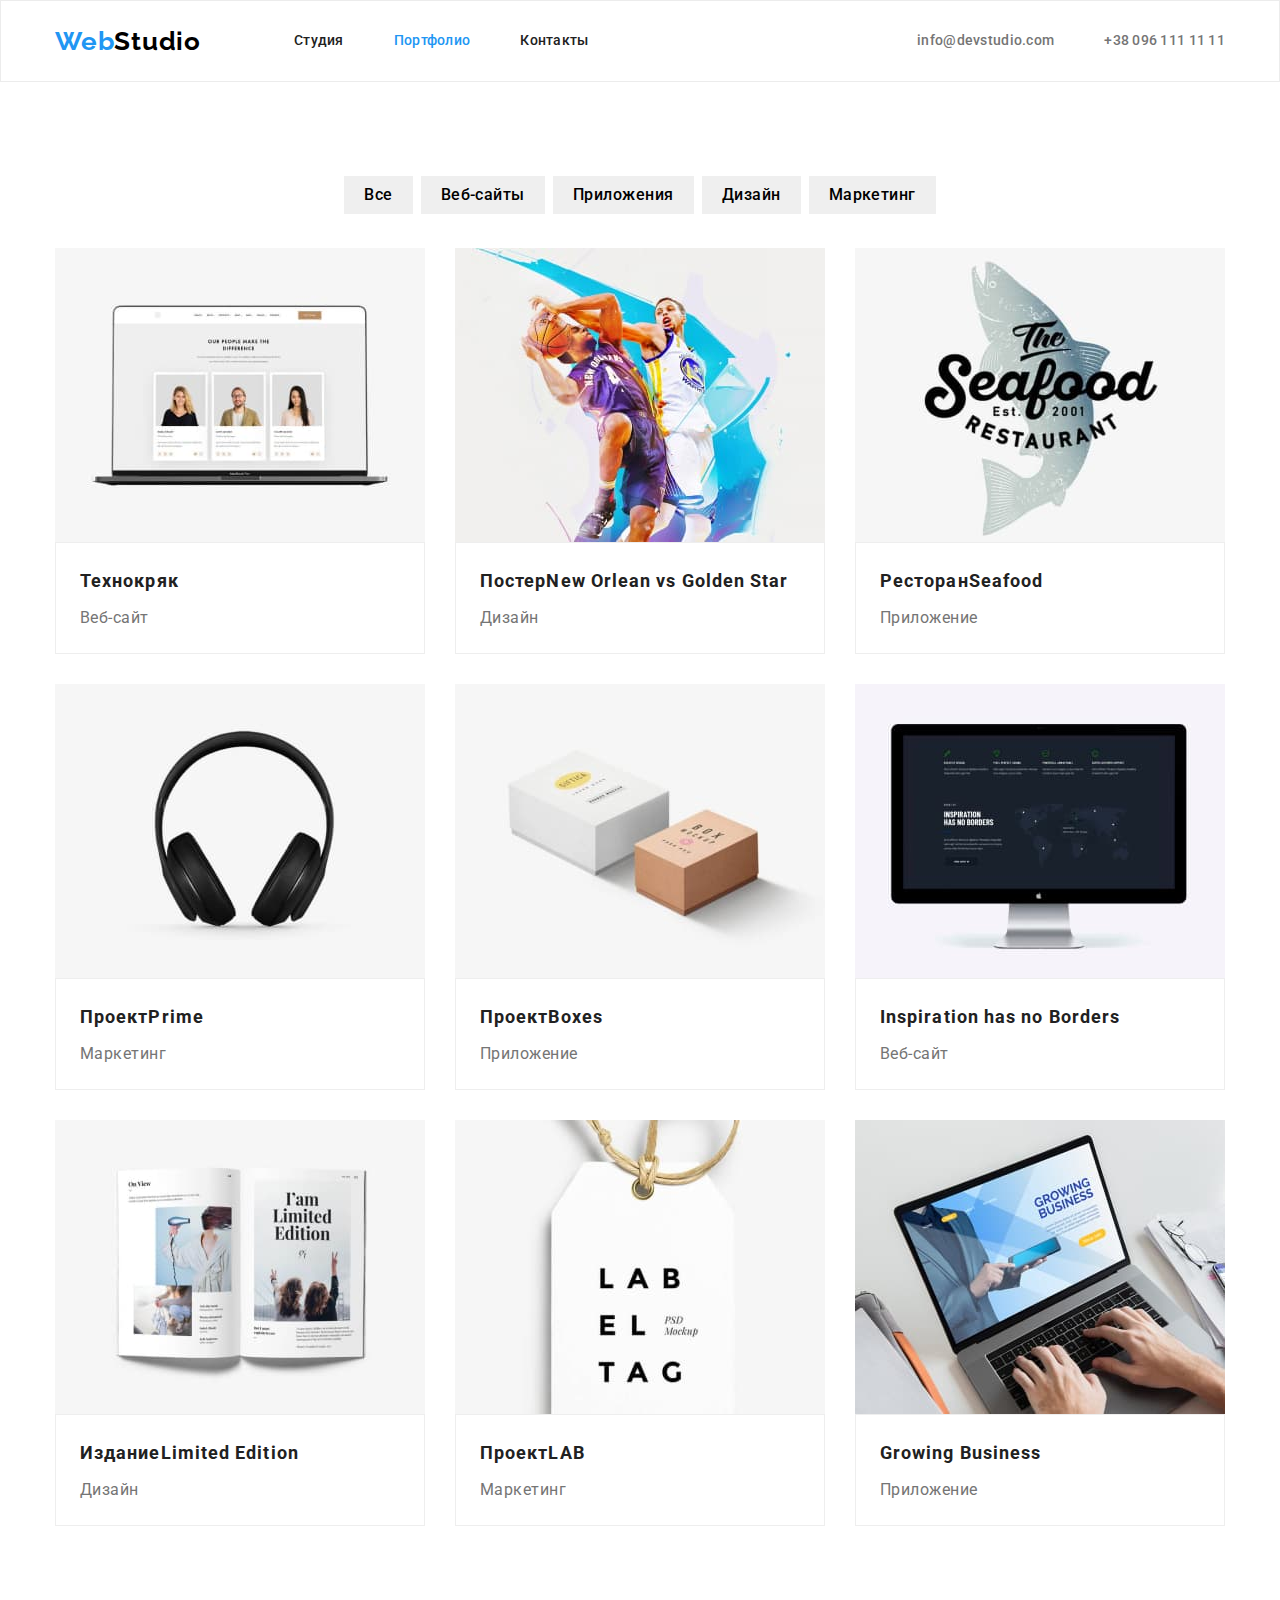
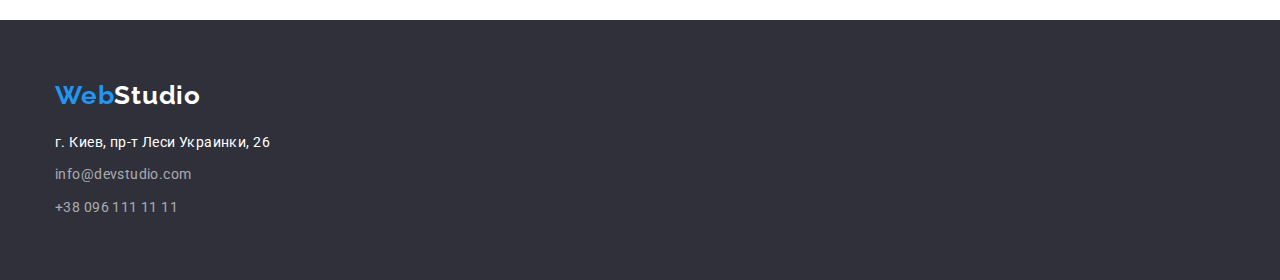
==== portfolio.html @ d7c2bedf "add hv3 to hv4" ====
<!DOCTYPE html>
<html lang="en">
	<head>
		<meta charset="UTF-8" />
		<meta http-equiv="X-UA-Compatible" content="IE=edge" />
		<meta name="viewport" content="width=device-width, initial-scale=1.0" />
		<title>Портфолио</title>
		<link rel="preconnect" href="https://fonts.googleapis.com" />
		<link rel="preconnect" href="https://fonts.gstatic.com" crossorigin />
		<link
			href="https://fonts.googleapis.com/css2?family=Raleway:wght@700&family=Roboto:wght@400;500;700;900&display=swap"
			rel="stylesheet"
		/>
		<link rel="stylesheet" href="https://cdn.jsdelivr.net/npm/modern-normalize@1.1.0/modern-normalize.min.css" />
		<link rel="stylesheet" href="./css/styles.css" />
	</head>
	<body>
		<!-- header -->
		<header class="header">
			<div class="container header-container">
				<nav class="nav">
					<a class="logo-link link" href="./index.html"> <span class="accent-logo">Web</span>Studio</a>
					<ul class="nav-list list">
						<li class="nav-item">
							<a class="nav-link link" href="./index.html">Студия</a>
						</li>
						<li class="nav-item">
							<a class="nav-link current link" href="./portfolio.html">Портфолио</a>
						</li>
						<li class="nav-item">
							<a class="nav-link link" href="/">Контакты</a>
						</li>
					</ul>
				</nav>
				<ul class="contact-list list">
					<li class="contact-item">
						<a class="contact-link link" href="mailto:info@devstudio.com">info@devstudio.com</a>
					</li>
					<li class="contact-item">
						<a class="contact-link link" href="tel:+380961111111">+38 096 111 11 11</a>
					</li>
				</ul>
			</div>
		</header>
		<!-- main -->
		<main>
			<section class="section-button section">
				<div class="container">
					<h1 class="title-all title-hidden">Фильтр портфолио</h1>
					<ul class="filter-list list">
						<li class="filter-item"><button class="filter-button" type="button">Все</button></li>
						<li class="filter-item"><button class="filter-button" type="button">Веб-сайты</button></li>
						<li class="filter-item"><button class="filter-button" type="button">Приложения</button></li>
						<li class="filter-item"><button class="filter-button" type="button">Дизайн</button></li>
						<li class="filter-item"><button class="filter-button" type="button">Маркетинг</button></li>
					</ul>
					<ul class="list-portfolio list">
						<li class="item-portfolio">
							<img
								class="image-portfolio"
								src="./images/portfolio/img1.jpg"
								alt="ноутбук с открытым вэб Веб-сайтом"
								width="370"
								height="294"
							/>
							<div class="image-portfolio-border">
								<h2 class="subtitle-portfolio">Технокряк</h2>
								<p class="text-portfolio">Веб-сайт</p>
							</div>
						</li>
						<li class="item-portfolio">
							<img
								class="image-portfolio"
								src="./images/portfolio/img2.jpg"
								alt="постер New Orlean vs Golden Star"
								width="370"
								height="294"
							/>
							<div class="image-portfolio-border">
								<h2 class="subtitle-portfolio"> Постер<span lang="en">New Orlean vs Golden Star</span> </h2>
								<p class="text-portfolio">Дизайн</p>
							</div>
						</li>
						<li class="item-portfolio">
							<img
								class="image-portfolio"
								src="./images/portfolio/img3.jpg"
								alt="логотип ресторан Seafood"
								width="370"
								height="294"
							/>
							<div class="image-portfolio-border">
								<h2 class="subtitle-portfolio">Ресторан<span lang="en">Seafood</span></h2>
								<p class="text-portfolio">Приложение</p>
							</div>
						</li>
						<li class="item-portfolio">
							<img class="image-portfolio" src="./images/portfolio/img4.jpg" alt="наушники" width="370" height="294" />
							<div class="image-portfolio-border">
								<h2 class="subtitle-portfolio">Проект<span lang="en">Prime</span></h2>
								<p class="text-portfolio">Маркетинг</p>
							</div>
						</li>
						<li class="item-portfolio">
							<img
								class="image-portfolio"
								src="./images/portfolio/img5.jpg"
								alt="белая коробка и коричневая коробка"
								width="370"
								height="294"
							/>
							<div class="image-portfolio-border">
								<h2 class="subtitle-portfolio">Проект<span lang="en">Boxes</span></h2>
								<p class="text-portfolio">Приложение</p>
							</div>
						</li>
						<li class="item-portfolio">
							<img
								class="image-portfolio"
								src="./images/portfolio/img6.jpg"
								alt="монитор с Веб-сайтом"
								width="370"
								height="294"
							/>
							<div class="image-portfolio-border">
								<h2 class="subtitle-portfolio" lang="en">Inspiration has no Borders</h2>
								<p class="text-portfolio">Веб-сайт</p>
							</div>
						</li>
						<li class="item-portfolio">
							<img
								class="image-portfolio"
								src="./images/portfolio/img7.jpg"
								alt="развернутая книга"
								width="370"
								height="294"
							/>
							<div class="image-portfolio-border">
								<h2 class="subtitle-portfolio">Издание<span lang="en">Limited Edition</span></h2>
								<p class="text-portfolio">Дизайн</p>
							</div>
						</li>
						<li class="item-portfolio">
							<img
								class="image-portfolio"
								src="./images/portfolio/img8.jpg"
								alt="рекламная бирка"
								width="370"
								height="294"
							/>
							<div class="image-portfolio-border">
								<h2 class="subtitle-portfolio">Проект<span lang="en">LAB</span></h2>
								<p class="text-portfolio">Маркетинг</p>
							</div>
						</li>
						<li class="item-portfolio">
							<img
								class="image-portfolio"
								src="./images/portfolio/img9.jpg"
								alt="человек работает на наутбуке"
								width="370"
								height="294"
							/>
							<div class="image-portfolio-border">
								<h2 class="subtitle-portfolio">Growing Business</h2>
								<p class="text-portfolio">Приложение</p>
							</div>
						</li>
					</ul>
				</div>
			</section>
		</main>
		<!-- footer -->
		<footer class="footer">
			<div class="container">
				<a class="logo-footer link" href="./index.html"> <span class="accent-logo">Web</span>Studio</a>
				<address class="address">
					<p class="text-footer">г. Киев, пр-т Леси Украинки, 26</p>
					<ul class="list-footer list">
						<li class="item-footer">
							<a class="contact-footer link" href="mailto:info@devstudio.com">info@devstudio.com</a>
						</li>
						<li class="item-footer">
							<a class="contact-footer link" href="tel:+380961111111">+38 096 111 11 11</a>
						</li>
					</ul>
				</address>
			</div>
		</footer>
	</body>
</html>
---- css/styles.css ----
:root {
	--accent-color: #2196f3;
	--another-color: #212121;
	--subtitle-color: #757575;
	--headbg-color: #ffffff;
	--logo-color: #000000;
	--hero-footer-background: #2f303a;
	--team-background: #f5f4fa;
	--contact-color-footer: rgba(255, 255, 255, 0.6);
	--border-portfolio: #eeeeee;
	--border-header: #ececec;
}

h1,
h2,
h3,
p {
	margin-top: 0;
	margin-bottom: 0;
}

ul,
ol {
	margin-top: 0;
	margin-bottom: 0;
	padding-left: 0;
}

img {
	display: block;
	max-width: 100%;
	height: auto;
}

button {
	cursor: pointer;
}

.list {
	list-style: none;
}
.link {
	text-decoration: none;
}

.container {
	width: 1200px;
	margin-left: auto;
	margin-right: auto;
	padding-left: 15px;
	padding-right: 15px;
}

.section {
	padding-top: 94px;
	padding-bottom: 94px;
}
/* ======================== COMPONENTS ======================= */
body {
	font-family: "Roboto", sans-serif;
	color: var(--another-color);
}

.contact-link {
	font-weight: 500;
	font-size: 14px;
	line-height: 1.14;
	letter-spacing: 0.02em;

	color: var(--subtitle-color);
}
.contact-link:hover,
.contact-link:focus {
	color: var(--accent-color);
}

.title-all {
	font-weight: 700;
	font-size: 36px;
	line-height: 1.16;
	text-align: center;
	letter-spacing: 0.03em;
	margin-bottom: 50px;
}

/* ======================== HEADER ======================== */

.header {
	background-color: var(--headbg-color);
	border: 1px solid var(--border-header);
}

.logo-link {
	margin-right: 93px;
	font-family: "Raleway", sans-serif;
	font-weight: 700;
	font-size: 26px;
	line-height: 1.19;
	letter-spacing: 0.03em;
	color: var(--logo-color);
}

.header .link {
	display: block;
	padding-top: 24px;
	padding-bottom: 24px;
}

.accent-logo {
	color: var(--accent-color);
}
.nav-link {
	font-weight: 500;
	font-size: 14px;
	line-height: 1.14;
	letter-spacing: 0.02em;
	color: var(--another-color);
}

.nav-link:hover,
.nav-link:focus {
	color: var(--accent-color);
}

.nav-link.current {
	color: var(--accent-color);
}

.nav {
	display: flex;
	align-items: center;
}

.nav-list {
	display: flex;
	align-items: center;
}

.nav-list .link {
	display: block;
	padding-top: 32px;
	padding-bottom: 32px;
}
.nav-item:not(:last-child) {
	margin-right: 50px;
}

.contact-list {
	display: flex;
	align-items: center;
	margin-left: auto;
}

.contact-list .link {
	display: block;
	padding-top: 32px;
	padding-bottom: 32px;
}

.header-container {
	display: flex;
	align-items: center;
}
.contact-list .contact-item + .contact-item {
	margin-left: 50px;
}

/* ======================== HERO ======================== */
.section-hero {
	background-color: var(--hero-footer-background);
	text-align: center;
	padding-top: 200px;
	padding-bottom: 198px;
}

.main-title {
	margin-bottom: 30px;
}

.main-title {
	font-weight: 900;
	font-size: 44px;
	line-height: 1.36;
	letter-spacing: 0.06em;
	text-transform: uppercase;
	color: var(--headbg-color);
}

.service-button:hover,
.service-button:focus {
	background-color: var(--accent-color);
	color: var(--headbg-color);
}

.service-button {
	padding: 10px 32px;
	font-family: inherit;
	font-weight: 700;
	font-size: 16px;
	line-height: 1.62;
	letter-spacing: 0.03em;
	border: none;
	border-radius: 4px;
}

/* ======================== Attention to detail ======================== */

.detail-list {
	display: flex;
}

.detail-item:not(:nth-child(4n)) {
	margin-right: 30px;
}

.detail-item:nth-child(n + 5) {
	margin-top: 30px;
}

.subtitle-detail {
	margin-bottom: 10px;
}

.detail-item {
	width: 270px;
}

.title-hidden {
	position: absolute;
	width: 1px;
	height: 1px;
	margin: -1px;
	padding: 0;
	overflow: hidden;
	border: 0;
	clip: rect(0 0 0 0);
}

.subtitle-detail {
	font-weight: 700;
	font-size: 14px;
	line-height: 1.14;
	letter-spacing: 0.03em;
	text-transform: uppercase;
}

.text-detail {
	font-size: 14px;
	line-height: 1.71;
	letter-spacing: 0.03em;
	color: var(--subtitle-color);
}

/* ======================== What are we doing ======================== */
.section-doing {
	padding-top: 0px;
}
.doing-list {
	display: flex;
	flex-wrap: wrap;
}

.doing-item:not(:nth-child(3n)) {
	margin-right: 30px;
}

.doing-item:nth-child(n + 4) {
	margin-top: 30px;
}

/* ======================== our team ======================== */
.section-team {
	background: var(--team-background);
}

.team-list {
	display: flex;
	align-items: center;
	flex-wrap: wrap;
}

.team-item {
	background: var(--headbg-color);
	box-shadow: 0px 1px 3px rgba(0, 0, 0, 0.12), 0px 1px 1px rgba(0, 0, 0, 0.14), 0px 2px 1px rgba(0, 0, 0, 0.2);
}
.border-team {
	padding-top: 30px;
	padding-bottom: 30px;
	border-radius: 0px 0px 4px 4px;
}

.team-item:not(:nth-child(4n)) {
	margin-right: 30px;
}
.team-item:nth-child(n + 5) {
	margin-top: 30px;
}

.subtitle-team {
	font-weight: 500;
	font-size: 16px;
	line-height: 1.19;
	text-align: center;
	letter-spacing: 0.03em;
	margin-bottom: 10px;
}

.text-team {
	line-height: 1.19;
	letter-spacing: 0.03em;
	text-align: center;
	color: var(--subtitle-color);
}

/* ======================== footer ======================== */
.footer {
	background-color: var(--hero-footer-background);
	padding-top: 60px;
	padding-bottom: 60px;
}

.logo-footer {
	font-family: "Raleway", sans-serif;
	font-style: normal;
	font-weight: 700;
	font-size: 26px;
	line-height: 1.19;
	letter-spacing: 0.03em;
	color: var(--headbg-color);
	display: block;
	margin-bottom: 20px;
}

.text-footer {
	font-style: normal;
	font-size: 14px;
	line-height: 1.71;
	letter-spacing: 0.03em;
	color: var(--headbg-color);
	margin-bottom: 9px;
}

.contact-footer {
	font-style: normal;
	font-size: 14px;
	line-height: 1.71;
	letter-spacing: 0.03em;
	color: var(--contact-color-footer);
}

.item-footer:first-child {
	margin-bottom: 9px;
}

.contact-footer:hover,
.contact-footer:focus {
	color: var(--accent-color);
}

/* ======================== portfolio ========================  */
.filter-list {
	display: flex;
	justify-content: center;
	margin-bottom: 34px;
}

.filter-item:not(:last-child) {
	margin-right: 8px;
}

.filter-item {
	border-radius: 4px;
}
.section-button,
.item-portfolio {
	background-color: var(--headbg-color);
}

.filter-button:hover,
.filter-button:focus {
	background-color: var(--accent-color);
	color: var(--headbg-color);
}

.filter-button {
	font-family: inherit;
	font-weight: 500;
	font-size: 16px;
	line-height: 1.62;
	text-align: center;
	letter-spacing: 0.03em;
	border: none;
	padding: 6px 20px;
}

.list-portfolio {
	display: flex;
	flex-wrap: wrap;
	gap: 30px;
}

.image-portfolio-border {
	padding: 20px 24px;
	border: 1px solid var(--border-portfolio);
}

.subtitle-portfolio {
	font-weight: 700;
	font-size: 18px;
	line-height: 2;
	letter-spacing: 0.06em;
	margin-bottom: 4px;
}

.text-portfolio {
	line-height: 1.87;
	letter-spacing: 0.03em;
	color: var(--subtitle-color);
}
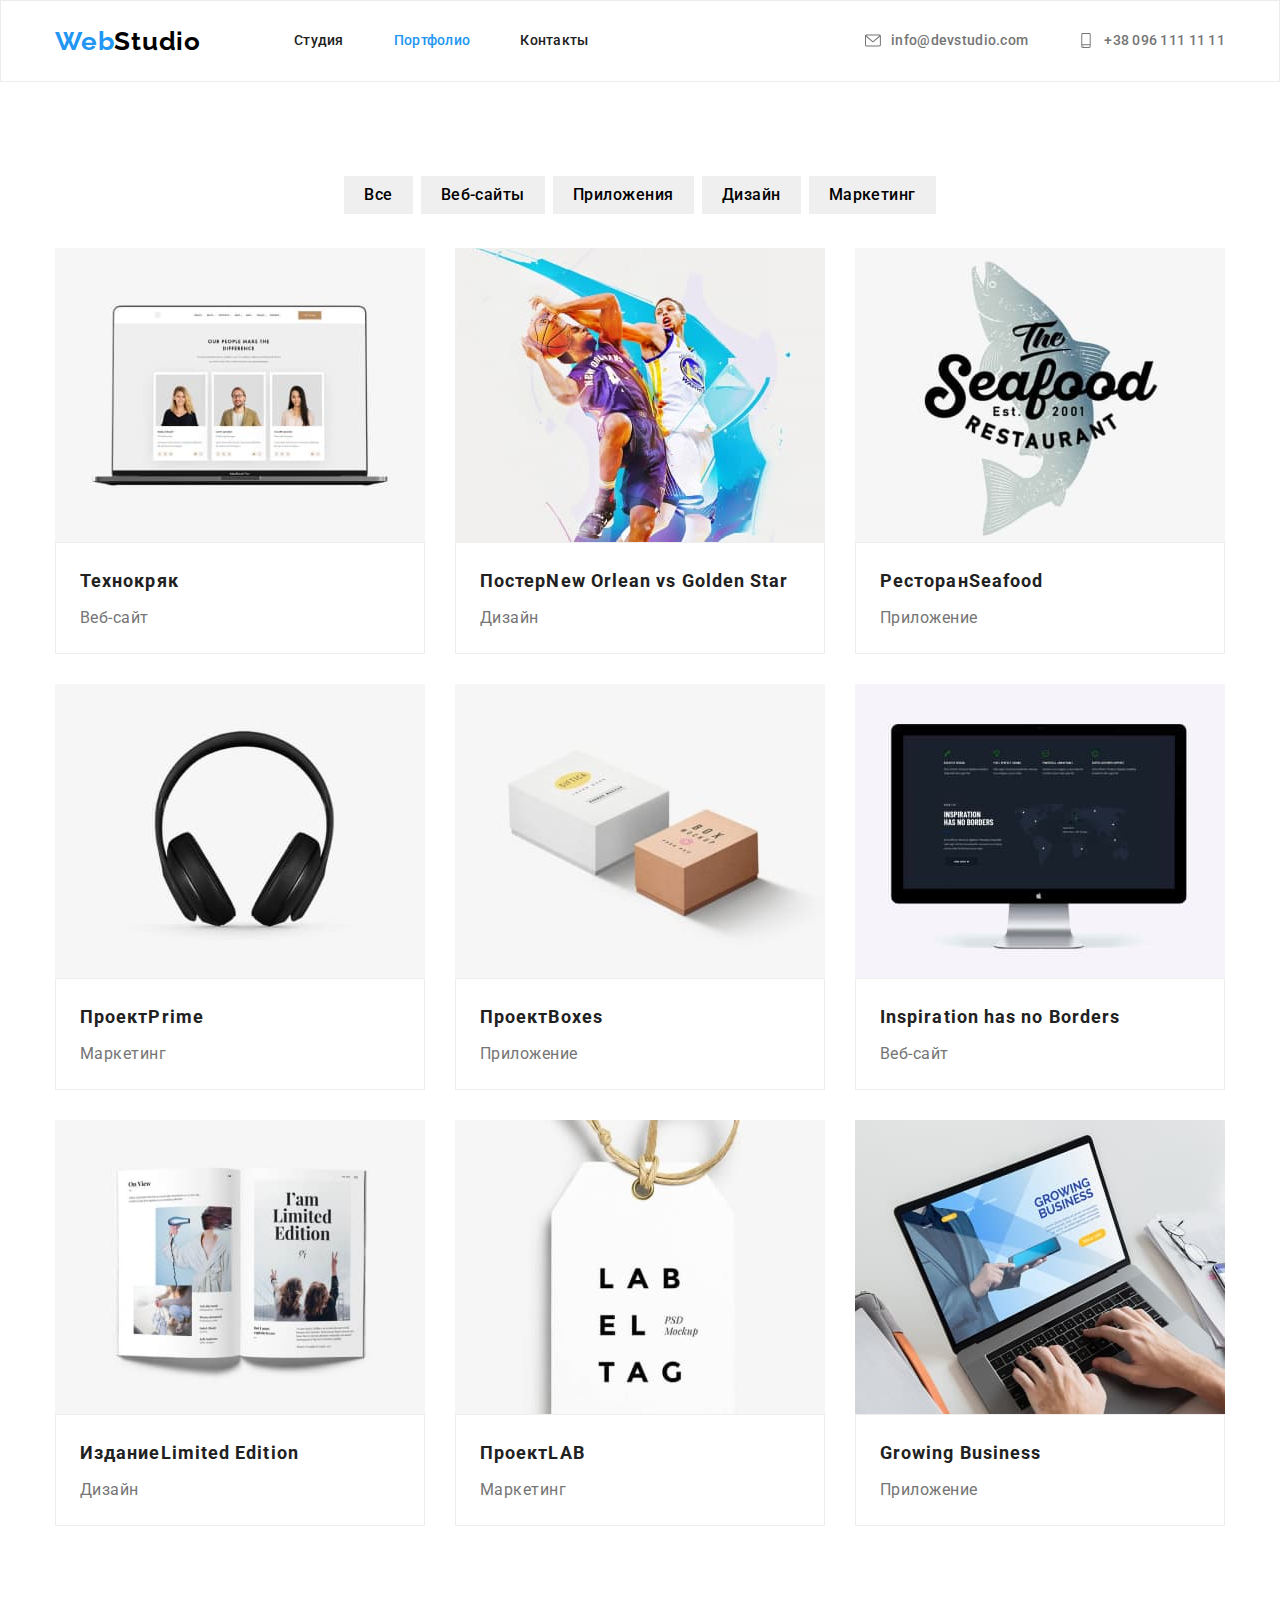
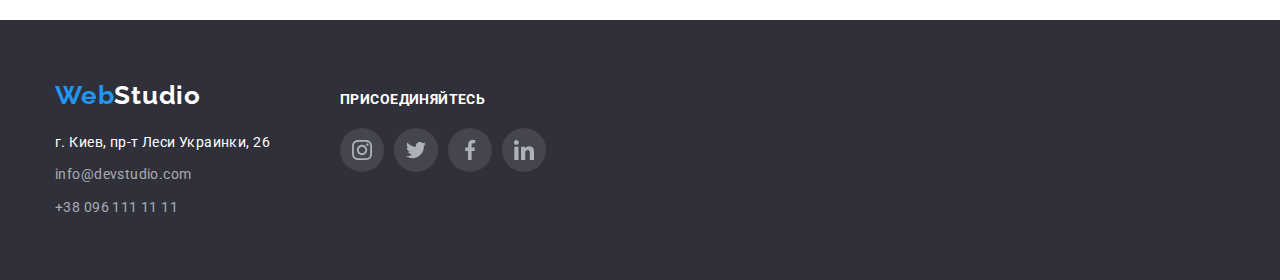
==== commit bc0d8b6f: "предварительно готово" ====
--- a/portfolio.html
+++ b/portfolio.html
@@ -34,10 +34,20 @@
 				</nav>
 				<ul class="contact-list list">
 					<li class="contact-item">
-						<a class="contact-link link" href="mailto:info@devstudio.com">info@devstudio.com</a>
+						<a class="contact-link link" href="mailto:info@devstudio.com">
+							<svg class="icon-envelope" width="16" height="15">
+								<use href="./images/svg/symbol-defs.svg#icon-envelope"></use>
+							</svg>
+							info@devstudio.com</a
+						>
 					</li>
 					<li class="contact-item">
-						<a class="contact-link link" href="tel:+380961111111">+38 096 111 11 11</a>
+						<a class="contact-link link" href="tel:+380961111111">
+							<svg class="icon-smartphone" width="16" height="15">
+								<use href="./images/svg/symbol-defs.svg#icon-smartphone"></use>
+							</svg>
+							+38 096 111 11 11</a
+						>
 					</li>
 				</ul>
 			</div>
@@ -172,19 +182,54 @@
 		</main>
 		<!-- footer -->
 		<footer class="footer">
-			<div class="container">
-				<a class="logo-footer link" href="./index.html"> <span class="accent-logo">Web</span>Studio</a>
-				<address class="address">
-					<p class="text-footer">г. Киев, пр-т Леси Украинки, 26</p>
-					<ul class="list-footer list">
-						<li class="item-footer">
-							<a class="contact-footer link" href="mailto:info@devstudio.com">info@devstudio.com</a>
-						</li>
-						<li class="item-footer">
-							<a class="contact-footer link" href="tel:+380961111111">+38 096 111 11 11</a>
-						</li>
-					</ul>
-				</address>
+			<div class="container footer-container">
+				<div class="wrapper-logo-address">
+					<a class="logo-footer link" href="./index.html"> <span class="accent-logo">Web</span>Studio</a>
+					<address class="address">
+						<p class="text-footer">г. Киев, пр-т Леси Украинки, 26</p>
+						<ul class="list-footer list">
+							<li class="item-footer">
+								<a class="contact-footer link" href="mailto:info@devstudio.com">info@devstudio.com</a>
+							</li>
+							<li class="item-footer">
+								<a class="contact-footer link" href="tel:+380961111111">+38 096 111 11 11</a>
+							</li>
+						</ul>
+					</address>
+				</div>
+				<div class="wrapper-link-icon">
+					<p class="text-social-footer">присоединяйтесь</p>
+					<ul class="list-social-footer list">
+						<li class="social-item-footer">
+							<a class="link-team-footer link" href="">
+								<svg class="icon-social-footer" width="20" height="20">
+									<use href="./images/svg/symbol-defs.svg#icon-instagram"></use>
+								</svg>
+							</a>
+						</li>
+						<li class="social-item-footer">
+							<a class="link-team-footer link" href="">
+								<svg class="icon-social-footer" width="20" height="20">
+									<use href="./images/svg/symbol-defs.svg#icon-twitter"></use>
+								</svg>
+							</a>
+						</li>
+						<li class="social-item-footer">
+							<a class="link-team-footer link" href="">
+								<svg class="icon-social-footer" width="20" height="20">
+									<use href="./images/svg/symbol-defs.svg#icon-facebook"></use>
+								</svg>
+							</a>
+						</li>
+						<li class="social-item-footer">
+							<a class="link-team-footer link" href="">
+								<svg class="icon-social-footer" width="20" height="20">
+									<use href="./images/svg/symbol-defs.svg#icon-linkedin"></use>
+								</svg>
+							</a>
+						</li>
+					</ul>
+				</div>
 			</div>
 		</footer>
 	</body>
--- a/css/styles.css
+++ b/css/styles.css
@@ -4,11 +4,15 @@
 	--subtitle-color: #757575;
 	--headbg-color: #ffffff;
 	--logo-color: #000000;
-	--hero-footer-background: #2f303a;
+	--footer-background: #2f303a;
 	--team-background: #f5f4fa;
 	--contact-color-footer: rgba(255, 255, 255, 0.6);
 	--border-portfolio: #eeeeee;
 	--border-header: #ececec;
+	--hero-background: #c4c4c4;
+	--bg-color-detail: #f5f4fa;
+	--icon-fill: #afb1b8;
+	--bg-color-icon-footer: rgba(255, 255, 255, 0.1);
 }
 
 h1,
@@ -100,12 +104,6 @@
 	color: var(--logo-color);
 }
 
-.header .link {
-	display: block;
-	padding-top: 24px;
-	padding-bottom: 24px;
-}
-
 .accent-logo {
 	color: var(--accent-color);
 }
@@ -148,11 +146,11 @@
 .contact-list {
 	display: flex;
 	align-items: center;
+
 	margin-left: auto;
 }
 
 .contact-list .link {
-	display: block;
 	padding-top: 32px;
 	padding-bottom: 32px;
 }
@@ -165,12 +163,40 @@
 	margin-left: 50px;
 }
 
+.contact-link {
+	display: flex;
+	fill: var(--subtitle-color);
+}
+
+.contact-link:hover,
+.contact-link:focus {
+	fill: var(--accent-color);
+}
+
+.icon-envelope {
+	width: 16px;
+	height: 15px;
+	margin-right: 10px;
+}
+.icon-smartphone {
+	width: 16px;
+	height: 15px;
+	margin-right: 10px;
+}
 /* ======================== HERO ======================== */
 .section-hero {
-	background-color: var(--hero-footer-background);
+	background-color: var(--hero-background);
+
 	text-align: center;
 	padding-top: 200px;
 	padding-bottom: 198px;
+}
+
+.img-hero {
+	background-image: linear-gradient(rgba(47, 48, 58, 0.4), rgba(47, 48, 58, 0.4)), url(../images/hero/Img-hero.jpg);
+	background-size: cover;
+	max-width: 1600px;
+	margin: 0 auto;
 }
 
 .main-title {
@@ -207,22 +233,11 @@
 
 .detail-list {
 	display: flex;
-}
-
-.detail-item:not(:nth-child(4n)) {
-	margin-right: 30px;
-}
-
-.detail-item:nth-child(n + 5) {
-	margin-top: 30px;
+	gap: 30px;
 }
 
 .subtitle-detail {
 	margin-bottom: 10px;
-}
-
-.detail-item {
-	width: 270px;
 }
 
 .title-hidden {
@@ -242,6 +257,9 @@
 	line-height: 1.14;
 	letter-spacing: 0.03em;
 	text-transform: uppercase;
+	margin-bottom: 10px;
+	width: 270px;
+	height: 16px;
 }
 
 .text-detail {
@@ -249,8 +267,21 @@
 	line-height: 1.71;
 	letter-spacing: 0.03em;
 	color: var(--subtitle-color);
-}
-
+	width: 270px;
+	height: 75px;
+}
+
+.icon-detail {
+	margin-bottom: 30px;
+	margin: 25px 100px;
+}
+.icon-position-details {
+	width: 270px;
+	height: 120px;
+	margin-bottom: 30px;
+	background-color: var(--bg-color-detail);
+	border-radius: 4px;
+}
 /* ======================== What are we doing ======================== */
 .section-doing {
 	padding-top: 0px;
@@ -276,24 +307,18 @@
 .team-list {
 	display: flex;
 	align-items: center;
-	flex-wrap: wrap;
-}
-
+	gap: 30px;
+}
+
+.image-team {
+	margin-bottom: 30px;
+}
 .team-item {
 	background: var(--headbg-color);
 	box-shadow: 0px 1px 3px rgba(0, 0, 0, 0.12), 0px 1px 1px rgba(0, 0, 0, 0.14), 0px 2px 1px rgba(0, 0, 0, 0.2);
 }
 .border-team {
-	padding-top: 30px;
-	padding-bottom: 30px;
 	border-radius: 0px 0px 4px 4px;
-}
-
-.team-item:not(:nth-child(4n)) {
-	margin-right: 30px;
-}
-.team-item:nth-child(n + 5) {
-	margin-top: 30px;
 }
 
 .subtitle-team {
@@ -310,15 +335,69 @@
 	letter-spacing: 0.03em;
 	text-align: center;
 	color: var(--subtitle-color);
+	margin-bottom: 16px;
+}
+
+.list-social {
+	display: flex;
+	justify-content: center;
+	gap: 10px;
+	margin-bottom: 30px;
+}
+
+.link-team {
+	display: flex;
+	justify-content: center;
+	align-items: center;
+	width: 44px;
+	height: 44px;
+	border-radius: 50%;
+	background-color: var(--headbg-color);
+	fill: var(--icon-fill);
+}
+
+.link-team:hover,
+.link-team:focus {
+	background-color: var(--accent-color);
+}
+
+.link-team:hover .icon-social,
+.link-team:focus .icon-social {
+	fill: var(--headbg-color);
+}
+
+/* ==================== regular clients =================== */
+
+.clients-list {
+	display: flex;
+	justify-content: center;
+	gap: 30px;
+}
+
+.clients-item {
+	border: 1px solid var(--icon-fill);
+	border-radius: 4px;
+	padding: 16px 32px;
+	fill: var(--icon-fill);
+}
+.clients-item:hover,
+.clients-item:focus {
+	fill: var(--accent-color);
+	border: 1px solid var(--accent-color);
 }
 
 /* ======================== footer ======================== */
 .footer {
-	background-color: var(--hero-footer-background);
+	background-color: var(--footer-background);
+	max-width: 1600px;
+	margin: 0 auto;
 	padding-top: 60px;
 	padding-bottom: 60px;
 }
-
+.footer-container {
+	display: flex;
+	align-items: baseline;
+}
 .logo-footer {
 	font-family: "Raleway", sans-serif;
 	font-style: normal;
@@ -357,6 +436,46 @@
 	color: var(--accent-color);
 }
 
+.text-social-footer {
+	font-style: normal;
+	font-weight: 700;
+	font-size: 14px;
+	line-height: 1.14;
+	letter-spacing: 0.03em;
+	text-transform: uppercase;
+	color: var(--headbg-color);
+	margin-bottom: 20px;
+}
+
+.list-social-footer {
+	display: flex;
+	gap: 10px;
+	margin-bottom: 30px;
+}
+
+.link-team-footer {
+	display: flex;
+	justify-content: center;
+	align-items: center;
+	width: 44px;
+	height: 44px;
+	border-radius: 50%;
+	background-color: var(--bg-color-icon-footer);
+	fill: var(--icon-fill);
+}
+
+.link-team-footer:hover,
+.link-team-footer:focus {
+	background-color: var(--accent-color);
+}
+
+.link-team-footer:hover .icon-social-footer,
+.link-team-footer:focus .icon-social-footer {
+	fill: var(--headbg-color);
+}
+.wrapper-logo-address {
+	margin-right: 70px;
+}
 /* ======================== portfolio ========================  */
 .filter-list {
 	display: flex;
@@ -371,7 +490,7 @@
 .filter-item {
 	border-radius: 4px;
 }
-.section-button,
+
 .item-portfolio {
 	background-color: var(--headbg-color);
 }
@@ -380,6 +499,7 @@
 .filter-button:focus {
 	background-color: var(--accent-color);
 	color: var(--headbg-color);
+	box-shadow: 0px 3px 1px rgba(0, 0, 0, 0.1), 0px 1px 2px rgba(0, 0, 0, 0.08), 0px 2px 2px rgba(0, 0, 0, 0.12);
 }
 
 .filter-button {
@@ -417,3 +537,8 @@
 	letter-spacing: 0.03em;
 	color: var(--subtitle-color);
 }
+
+.item-portfolio:hover,
+.item-portfolio:focus {
+	box-shadow: 0px 1px 1px rgba(0, 0, 0, 0.12), 0px 4px 4px rgba(0, 0, 0, 0.06), 1px 4px 6px rgba(0, 0, 0, 0.16);
+}
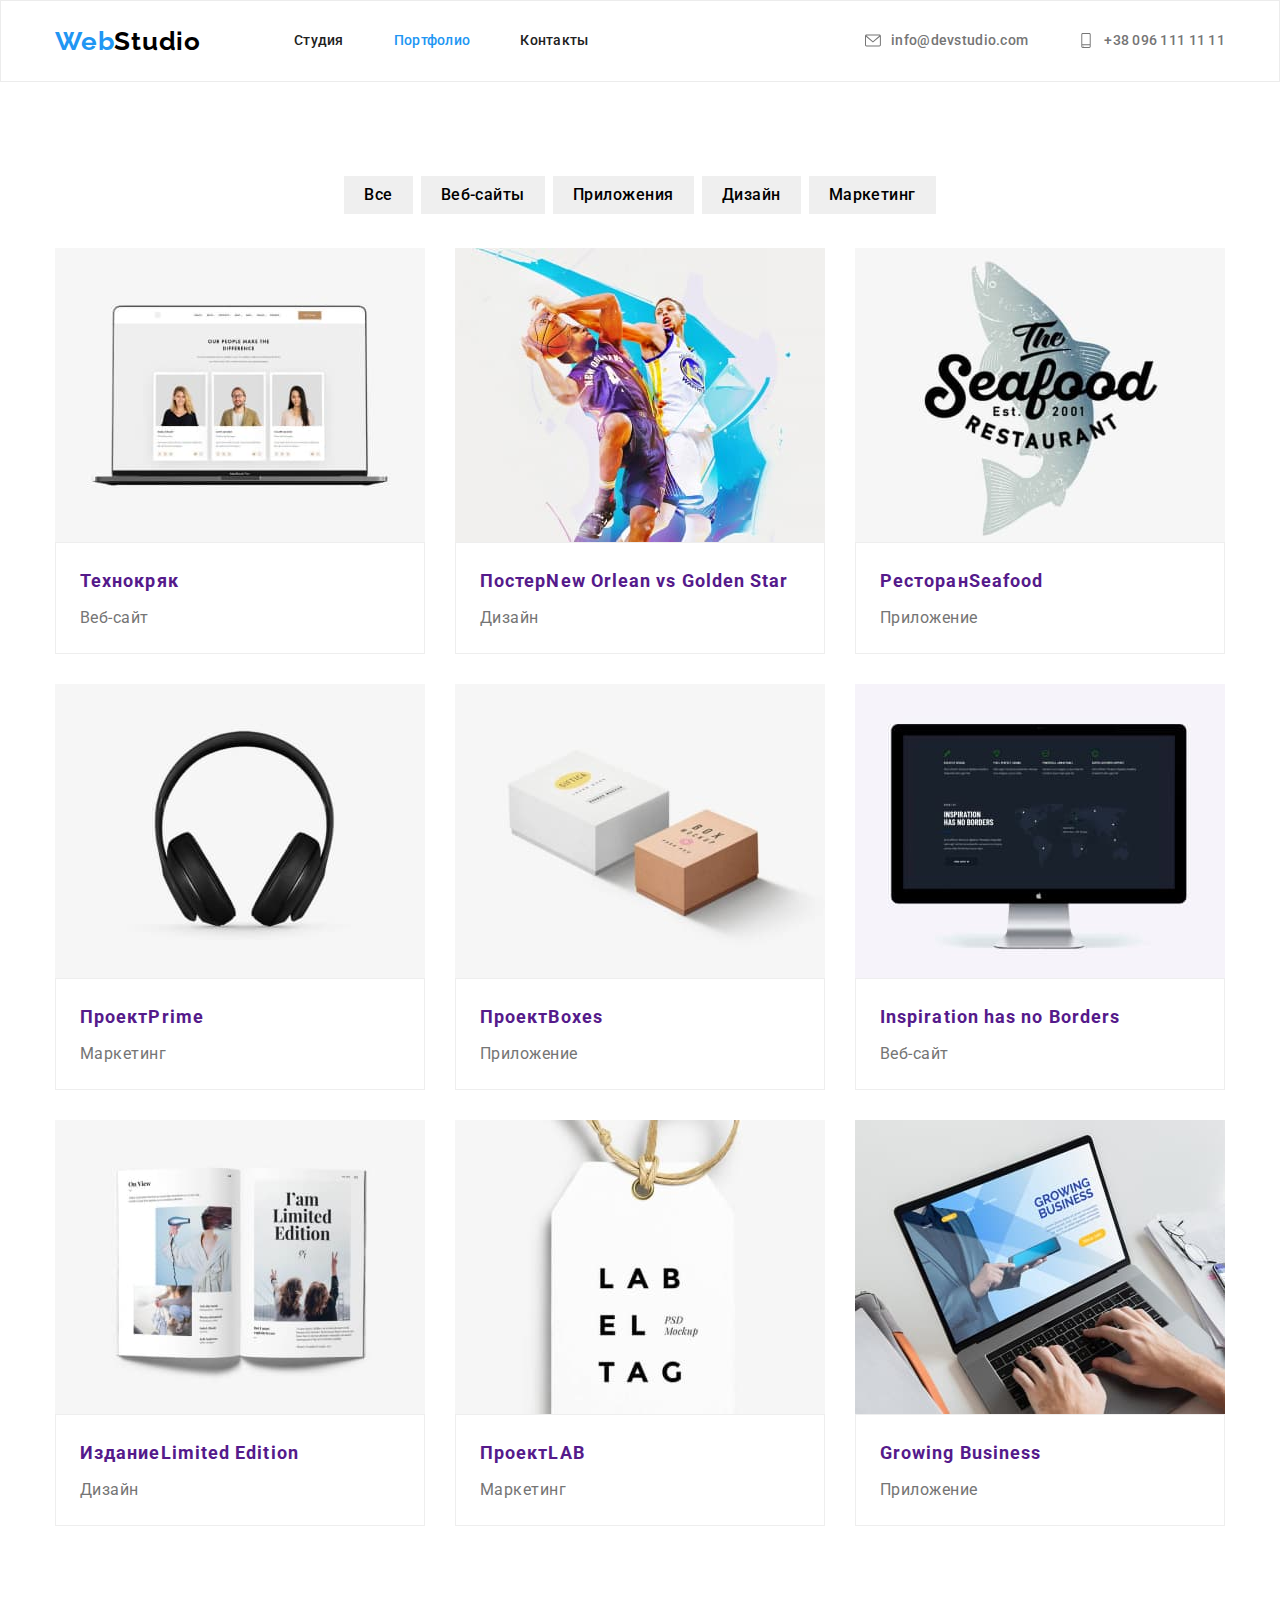
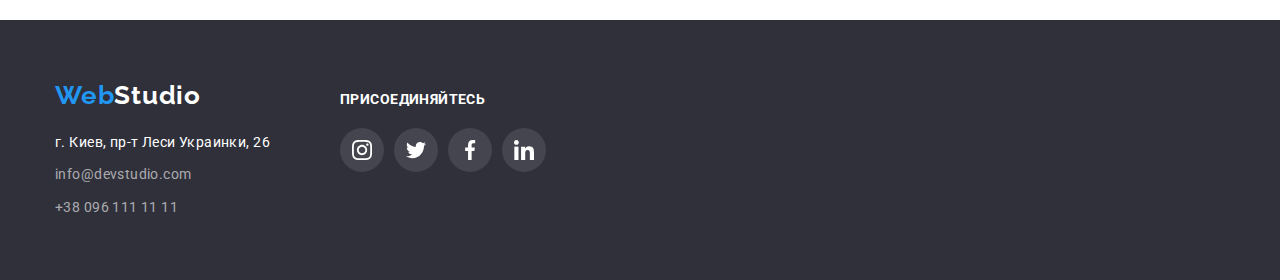
==== commit ee622198: "внес исправления" ====
--- a/portfolio.html
+++ b/portfolio.html
@@ -66,115 +66,139 @@
 					</ul>
 					<ul class="list-portfolio list">
 						<li class="item-portfolio">
-							<img
-								class="image-portfolio"
-								src="./images/portfolio/img1.jpg"
-								alt="ноутбук с открытым вэб Веб-сайтом"
-								width="370"
-								height="294"
-							/>
-							<div class="image-portfolio-border">
-								<h2 class="subtitle-portfolio">Технокряк</h2>
-								<p class="text-portfolio">Веб-сайт</p>
-							</div>
-						</li>
-						<li class="item-portfolio">
-							<img
-								class="image-portfolio"
-								src="./images/portfolio/img2.jpg"
-								alt="постер New Orlean vs Golden Star"
-								width="370"
-								height="294"
-							/>
-							<div class="image-portfolio-border">
-								<h2 class="subtitle-portfolio"> Постер<span lang="en">New Orlean vs Golden Star</span> </h2>
-								<p class="text-portfolio">Дизайн</p>
-							</div>
-						</li>
-						<li class="item-portfolio">
-							<img
-								class="image-portfolio"
-								src="./images/portfolio/img3.jpg"
-								alt="логотип ресторан Seafood"
-								width="370"
-								height="294"
-							/>
-							<div class="image-portfolio-border">
-								<h2 class="subtitle-portfolio">Ресторан<span lang="en">Seafood</span></h2>
-								<p class="text-portfolio">Приложение</p>
-							</div>
-						</li>
-						<li class="item-portfolio">
-							<img class="image-portfolio" src="./images/portfolio/img4.jpg" alt="наушники" width="370" height="294" />
-							<div class="image-portfolio-border">
-								<h2 class="subtitle-portfolio">Проект<span lang="en">Prime</span></h2>
-								<p class="text-portfolio">Маркетинг</p>
-							</div>
-						</li>
-						<li class="item-portfolio">
-							<img
-								class="image-portfolio"
-								src="./images/portfolio/img5.jpg"
-								alt="белая коробка и коричневая коробка"
-								width="370"
-								height="294"
-							/>
-							<div class="image-portfolio-border">
-								<h2 class="subtitle-portfolio">Проект<span lang="en">Boxes</span></h2>
-								<p class="text-portfolio">Приложение</p>
-							</div>
-						</li>
-						<li class="item-portfolio">
-							<img
-								class="image-portfolio"
-								src="./images/portfolio/img6.jpg"
-								alt="монитор с Веб-сайтом"
-								width="370"
-								height="294"
-							/>
-							<div class="image-portfolio-border">
-								<h2 class="subtitle-portfolio" lang="en">Inspiration has no Borders</h2>
-								<p class="text-portfolio">Веб-сайт</p>
-							</div>
-						</li>
-						<li class="item-portfolio">
-							<img
-								class="image-portfolio"
-								src="./images/portfolio/img7.jpg"
-								alt="развернутая книга"
-								width="370"
-								height="294"
-							/>
-							<div class="image-portfolio-border">
-								<h2 class="subtitle-portfolio">Издание<span lang="en">Limited Edition</span></h2>
-								<p class="text-portfolio">Дизайн</p>
-							</div>
-						</li>
-						<li class="item-portfolio">
-							<img
-								class="image-portfolio"
-								src="./images/portfolio/img8.jpg"
-								alt="рекламная бирка"
-								width="370"
-								height="294"
-							/>
-							<div class="image-portfolio-border">
-								<h2 class="subtitle-portfolio">Проект<span lang="en">LAB</span></h2>
-								<p class="text-portfolio">Маркетинг</p>
-							</div>
-						</li>
-						<li class="item-portfolio">
-							<img
-								class="image-portfolio"
-								src="./images/portfolio/img9.jpg"
-								alt="человек работает на наутбуке"
-								width="370"
-								height="294"
-							/>
-							<div class="image-portfolio-border">
-								<h2 class="subtitle-portfolio">Growing Business</h2>
-								<p class="text-portfolio">Приложение</p>
-							</div>
+							<a class="link-portfolio link" href="">
+								<img
+									class="image-portfolio"
+									src="./images/portfolio/img1.jpg"
+									alt="ноутбук с открытым вэб Веб-сайтом"
+									width="370"
+									height="294"
+								/>
+								<div class="image-portfolio-border">
+									<h2 class="subtitle-portfolio">Технокряк</h2>
+									<p class="text-portfolio">Веб-сайт</p>
+								</div>
+							</a>
+						</li>
+						<li class="item-portfolio">
+							<a class="link-portfolio link" href="">
+								<img
+									class="image-portfolio"
+									src="./images/portfolio/img2.jpg"
+									alt="постер New Orlean vs Golden Star"
+									width="370"
+									height="294"
+								/>
+								<div class="image-portfolio-border">
+									<h2 class="subtitle-portfolio"> Постер<span lang="en">New Orlean vs Golden Star</span> </h2>
+									<p class="text-portfolio">Дизайн</p>
+								</div>
+							</a>
+						</li>
+						<li class="item-portfolio">
+							<a class="link-portfolio link" href="">
+								<img
+									class="image-portfolio"
+									src="./images/portfolio/img3.jpg"
+									alt="логотип ресторан Seafood"
+									width="370"
+									height="294"
+								/>
+								<div class="image-portfolio-border">
+									<h2 class="subtitle-portfolio">Ресторан<span lang="en">Seafood</span></h2>
+									<p class="text-portfolio">Приложение</p>
+								</div>
+							</a>
+						</li>
+						<li class="item-portfolio">
+							<a class="link-portfolio link" href="">
+								<img
+									class="image-portfolio"
+									src="./images/portfolio/img4.jpg"
+									alt="наушники"
+									width="370"
+									height="294"
+								/>
+								<div class="image-portfolio-border">
+									<h2 class="subtitle-portfolio">Проект<span lang="en">Prime</span></h2>
+									<p class="text-portfolio">Маркетинг</p>
+								</div>
+							</a>
+						</li>
+						<li class="item-portfolio">
+							<a class="link-portfolio link" href="">
+								<img
+									class="image-portfolio"
+									src="./images/portfolio/img5.jpg"
+									alt="белая коробка и коричневая коробка"
+									width="370"
+									height="294"
+								/>
+								<div class="image-portfolio-border">
+									<h2 class="subtitle-portfolio">Проект<span lang="en">Boxes</span></h2>
+									<p class="text-portfolio">Приложение</p>
+								</div>
+							</a>
+						</li>
+						<li class="item-portfolio">
+							<a class="link-portfolio link" href="">
+								<img
+									class="image-portfolio"
+									src="./images/portfolio/img6.jpg"
+									alt="монитор с Веб-сайтом"
+									width="370"
+									height="294"
+								/>
+								<div class="image-portfolio-border">
+									<h2 class="subtitle-portfolio" lang="en">Inspiration has no Borders</h2>
+									<p class="text-portfolio">Веб-сайт</p>
+								</div>
+							</a>
+						</li>
+						<li class="item-portfolio">
+							<a class="link-portfolio link" href="">
+								<img
+									class="image-portfolio"
+									src="./images/portfolio/img7.jpg"
+									alt="развернутая книга"
+									width="370"
+									height="294"
+								/>
+								<div class="image-portfolio-border">
+									<h2 class="subtitle-portfolio">Издание<span lang="en">Limited Edition</span></h2>
+									<p class="text-portfolio">Дизайн</p>
+								</div>
+							</a>
+						</li>
+						<li class="item-portfolio">
+							<a class="link-portfolio link" href="">
+								<img
+									class="image-portfolio"
+									src="./images/portfolio/img8.jpg"
+									alt="рекламная бирка"
+									width="370"
+									height="294"
+								/>
+								<div class="image-portfolio-border">
+									<h2 class="subtitle-portfolio">Проект<span lang="en">LAB</span></h2>
+									<p class="text-portfolio">Маркетинг</p>
+								</div>
+							</a>
+						</li>
+						<li class="item-portfolio">
+							<a class="link-portfolio link" href="">
+								<img
+									class="image-portfolio"
+									src="./images/portfolio/img9.jpg"
+									alt="человек работает на наутбуке"
+									width="370"
+									height="294"
+								/>
+								<div class="image-portfolio-border">
+									<h2 class="subtitle-portfolio">Growing Business</h2>
+									<p class="text-portfolio">Приложение</p>
+								</div>
+							</a>
 						</li>
 					</ul>
 				</div>
--- a/css/styles.css
+++ b/css/styles.css
@@ -271,12 +271,14 @@
 	height: 75px;
 }
 
-.icon-detail {
+/* .icon-detail {
 	margin-bottom: 30px;
 	margin: 25px 100px;
-}
+} */
 .icon-position-details {
-	width: 270px;
+	display: flex;
+	align-items: center;
+	justify-content: center;
 	height: 120px;
 	margin-bottom: 30px;
 	background-color: var(--bg-color-detail);
@@ -310,14 +312,13 @@
 	gap: 30px;
 }
 
-.image-team {
-	margin-bottom: 30px;
-}
 .team-item {
 	background: var(--headbg-color);
 	box-shadow: 0px 1px 3px rgba(0, 0, 0, 0.12), 0px 1px 1px rgba(0, 0, 0, 0.14), 0px 2px 1px rgba(0, 0, 0, 0.2);
 }
 .border-team {
+	padding-top: 30px;
+	padding-bottom: 30px;
 	border-radius: 0px 0px 4px 4px;
 }
 
@@ -342,7 +343,6 @@
 	display: flex;
 	justify-content: center;
 	gap: 10px;
-	margin-bottom: 30px;
 }
 
 .link-team {
@@ -375,13 +375,23 @@
 }
 
 .clients-item {
+	width: 170px;
+	height: 92px;
+}
+
+.link-clients {
+	width: 100%;
+	height: 100%;
+	display: flex;
+	align-items: center;
+	justify-content: center;
 	border: 1px solid var(--icon-fill);
 	border-radius: 4px;
-	padding: 16px 32px;
 	fill: var(--icon-fill);
 }
-.clients-item:hover,
-.clients-item:focus {
+
+.link-clients:hover,
+.link-clients:focus {
 	fill: var(--accent-color);
 	border: 1px solid var(--accent-color);
 }
@@ -450,7 +460,6 @@
 .list-social-footer {
 	display: flex;
 	gap: 10px;
-	margin-bottom: 30px;
 }
 
 .link-team-footer {
@@ -461,7 +470,7 @@
 	height: 44px;
 	border-radius: 50%;
 	background-color: var(--bg-color-icon-footer);
-	fill: var(--icon-fill);
+	fill: var(--headbg-color);
 }
 
 .link-team-footer:hover,
@@ -469,10 +478,6 @@
 	background-color: var(--accent-color);
 }
 
-.link-team-footer:hover .icon-social-footer,
-.link-team-footer:focus .icon-social-footer {
-	fill: var(--headbg-color);
-}
 .wrapper-logo-address {
 	margin-right: 70px;
 }
@@ -537,8 +542,11 @@
 	letter-spacing: 0.03em;
 	color: var(--subtitle-color);
 }
-
-.item-portfolio:hover,
-.item-portfolio:focus {
+.link-portfolio {
+	display: block;
+}
+
+.link-portfolio:hover,
+.link-portfolio:focus {
 	box-shadow: 0px 1px 1px rgba(0, 0, 0, 0.12), 0px 4px 4px rgba(0, 0, 0, 0.06), 1px 4px 6px rgba(0, 0, 0, 0.16);
 }
